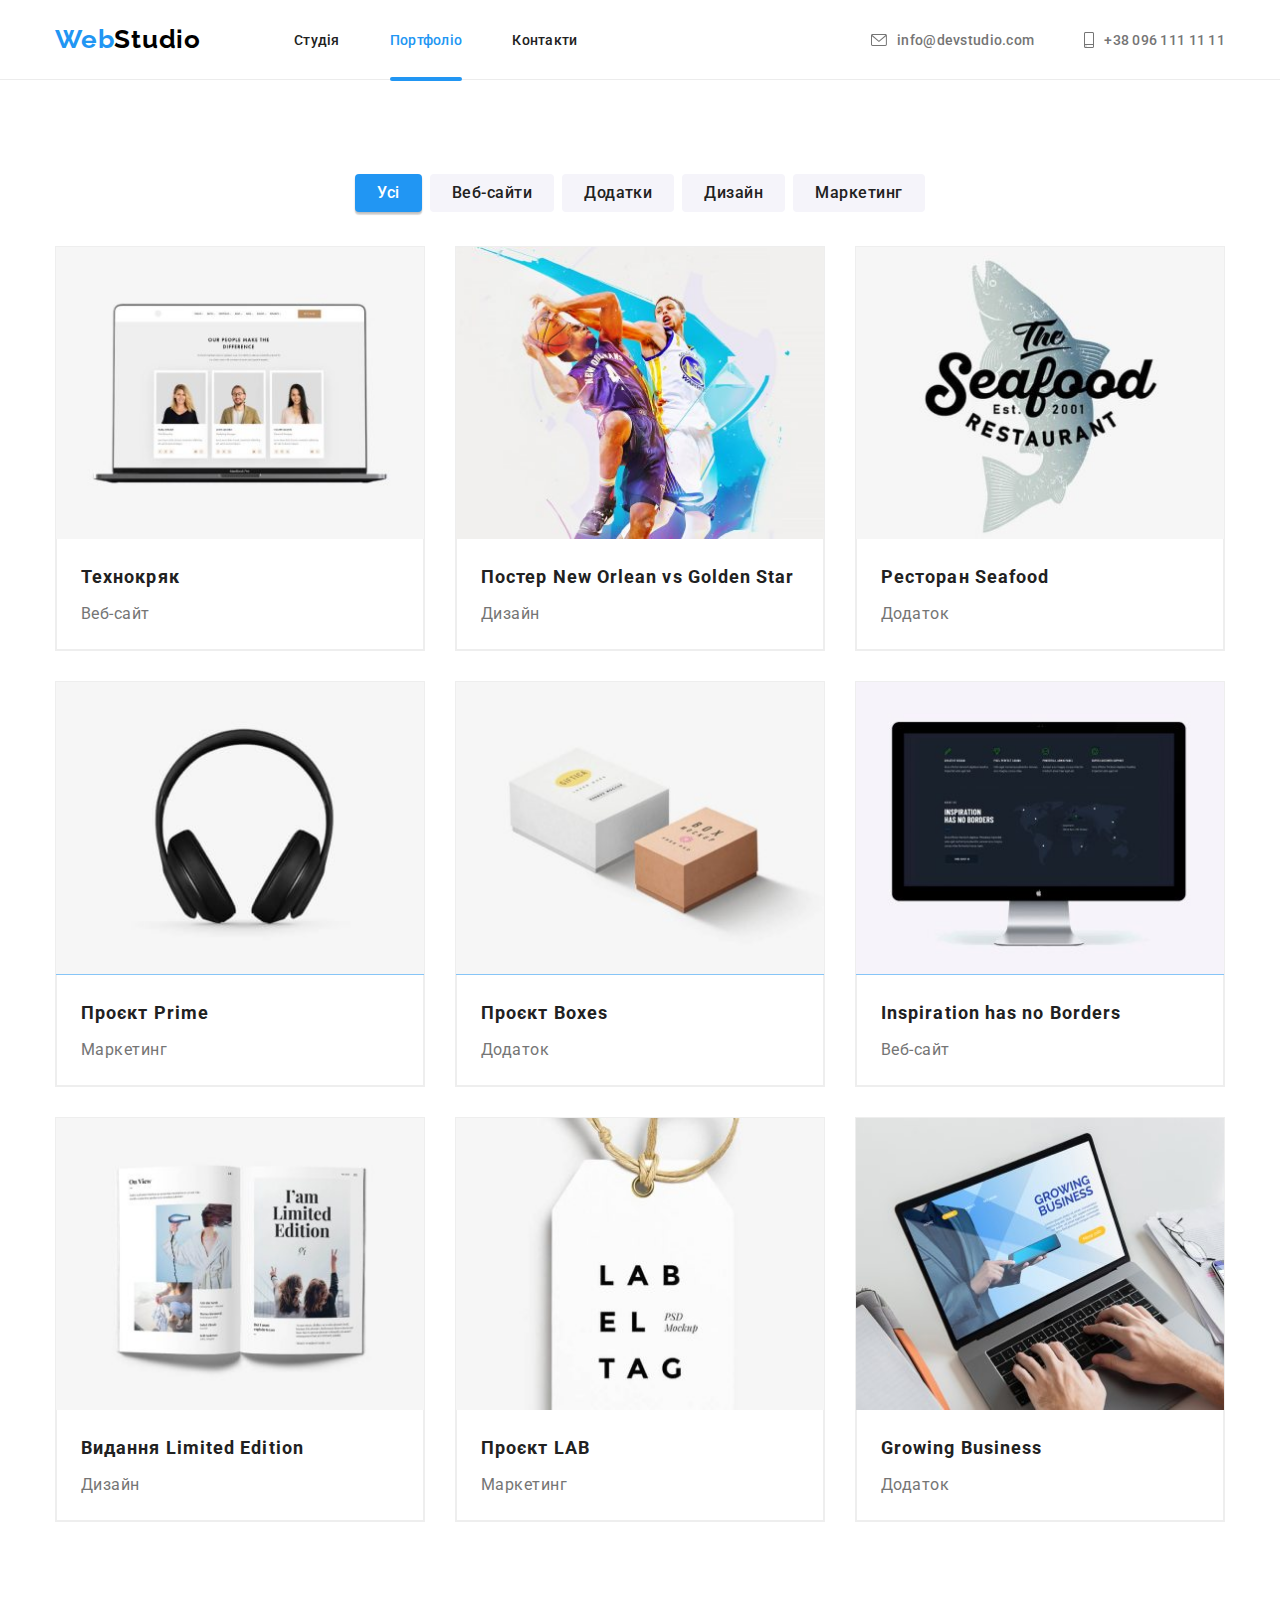
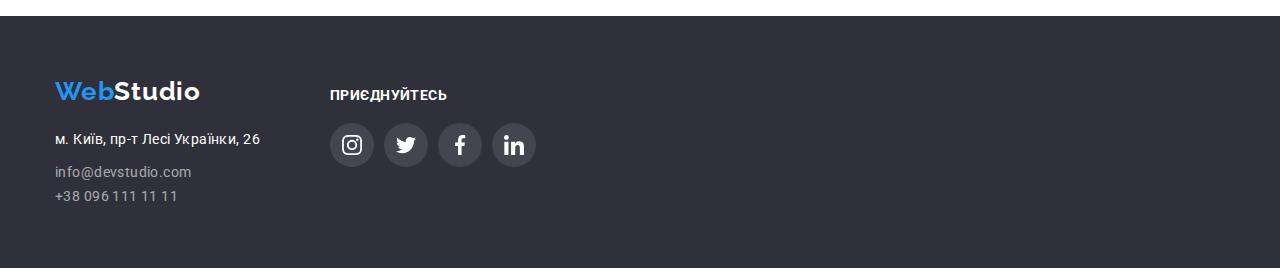
==== portfolio.html @ 02682fc6 "addFiles" ====
<!DOCTYPE html>
<html lang="uk">
  <head>
    <meta charset="UTF-8" />
    <meta http-equiv="X-UA-Compatible" content="IE=edge" />
    <meta name="viewport" content="width=device-width, initial-scale=1.0" />
    <title>Портфоліо</title>
    <link rel="preconnect" href="https://fonts.googleapis.com" />
    <link rel="preconnect" href="https://fonts.gstatic.com" crossorigin />
    <link
      href="https://fonts.googleapis.com/css2?family=Raleway:wght@700&family=Roboto:wght@400;500;700;900&display=swap"
      rel="stylesheet"
    />
    <link
      rel="stylesheet"
      href="https://cdnjs.cloudflare.com/ajax/libs/modern-normalize/1.1.0/modern-normalize.min.css"
    />
    <link rel="stylesheet" href="css/styles.css" />
  </head>
  <body>
    <header class="header">
      <div class="container header-container">
        <a href="" class="logo">Web<span class="logo-web">Studio</span></a>
        <nav class="nav">
          <ul class="list list-nav">
            <li class="item-nav"><a href="index.html" class="icon">Студія</a></li>
            <li class="item-nav"><a href="portfolio.html" class="icon-port current">Портфоліо</a></li>
            <li class="item-nav"><a href="" class="icon">Контакти</a></li>
          </ul>
        </nav>
        <ul class="list list-header">
          <li>
            <a href="mailto:info@devstudio.com" class="link">
              <svg class="list-mail" width="16px" height="12px">
                <use href="./images/icons.svg#envelope"></use>
              </svg>
              info@devstudio.com
            </a>
          </li>
          <li>
            <a href="tel:+380961111111" class="link">
              <svg class="list-icon" width="10px" height="16px">
                <use href="./images/icons.svg#smartphone"></use>
              </svg>
              +38 096 111 11 11
            </a>
          </li>
        </ul>
      </div>
    </header>

    <!--Портфоліо-->
    <main class="main">
      <section class="section">
        <div class="container work-section">
          <h1 class="visually-hidden">портфоліо</h1>
          <ul class="list-main">
            <li><button type="button" class="btn btn-aktive">Усі</button></li>
            <li><button type="button" class="btn">Веб-сайти</button></li>
            <li><button type="button" class="btn">Додатки</button></li>
            <li><button type="button" class="btn">Дизайн</button></li>
            <li><button type="button" class="btn">Маркетинг</button></li>
          </ul>
          <ul class="portfolio-list">
            <li class="portfolio-item tekhnokryak">
              <a class="portfolio-link" href="">
                <div class="animation"> 
                <img
                src="./images/imgwebone.jpg"
                alt="технокряк"
                width="370"
                height="294"
                class="img"
                />
                <div class="overlay">                 
                  <p class="overlay-desc">
                  Ресурс пропонує комплексні пропозиції з різним рівнем функціоналу та сервісів. Все це дозволить відвідувачу отримати вичерпні відомості про компанію чи приватну особу.
                  </p>
                </div>
              </div>
              <div class="portfolio-text">
                <h2 class="caption">Технокряк</h2>
                <p class="text-caption">Веб-сайт</p>
              </div>
              </a>
            </li>
            <li class="portfolio-item">
              <a class="portfolio-link" href="">
                <div class="animation"> 
                <img src="./images/imgwebtwo.jpg" alt="постер" width="370" height="294" class="img" />
                <div class="overlay">
                  <p class="overlay-desc">
                  Ресурс пропонує комплексні пропозиції з різним рівнем функціоналу та сервісів. Все це дозволить відвідувачу отримати вичерпні відомості про компанію чи приватну особу.
                  </p>
                </div>
              </div>
              <div class="portfolio-text">
                <h2 class="caption">Постер <span lang="en"> New Orlean vs Golden Star</span></h2>
                <p class="text-caption">Дизайн</p>
              </div>
              </a>
            </li>
            <li class="portfolio-item">
              <a class="portfolio-link" href="">
                <div class="animation"> 
                <img
                src="./images/imgwebthree.jpg"
                alt="ресторан"
                width="370"
                height="294"
                class="img"
                />
                <div class="overlay">
                  <p class="overlay-desc">
                  Ресурс пропонує комплексні пропозиції з різним рівнем функціоналу та сервісів. Все це дозволить відвідувачу отримати вичерпні відомості про компанію чи приватну особу.
                  </p>
                </div>
              </div>
              <div class="portfolio-text">
                <h2 class="caption">Ресторан<span lang="en"> Seafood</span></h2>
                <p class="text-caption">Додаток</p>
              </div>
              </a>
            </li>
            <li class="portfolio-item">
              <a class="portfolio-link" href="">
                <div class="animation">
              <img
                src="./images/imgwebfour.jpg"
                alt="наушники"
                width="370"
                height="294"
                class="img"
              />
              <div class="overlay">
                <p class="overlay-desc">
                  Ресурс пропонує комплексні пропозиції з різним рівнем функціоналу та сервісів. Все це дозволить відвідувачу отримати вичерпні відомості про компанію чи приватну особу.
                </p>
              </div>
              </div>
              <div class="portfolio-text">
                <h2 class="caption">Проєкт<span lang="en"> Prime</span></h2>
                <p class="text-caption">Маркетинг</p>
              </div>
              </a>
            </li>
            <li class="portfolio-item">
              <a class="portfolio-link" href="">
                <div class="animation"> 
              <img src="./images/imgwebfive.jpg" alt="бокс" width="370" height="294" class="img" />
              <div class="overlay">
                <p class="overlay-desc">
                  Ресурс пропонує комплексні пропозиції з різним рівнем функціоналу та сервісів. Все це дозволить відвідувачу отримати вичерпні відомості про компанію чи приватну особу.
                </p>
              </div>
              </div>
              <div class="portfolio-text">
                <h2 class="caption">Проєкт<span lang="en"> Boxes</span></h2>
                <p class="text-caption">Додаток</p>
              </div>
              </a>
            </li>
            <li class="portfolio-item">
              <a class="portfolio-link" href="">
                <div class="animation"> 
              <img
                src="./images/imgwebsix.jpg"
                alt="монітор"
                width="370"
                height="294"
                class="img"
              />
              <div class="overlay">
                <p class="overlay-desc">
                  Ресурс пропонує комплексні пропозиції з різним рівнем функціоналу та сервісів. Все це дозволить відвідувачу отримати вичерпні відомості про компанію чи приватну особу.
                </p>
              </div>
              </div>
              <div class="portfolio-text">
                <h2 class="caption"><span lang="en">Inspiration has no Borders</span></h2>
                <p class="text-caption">Веб-сайт</p>
              </div>
              </a>
            </li>
            <li class="portfolio-item">
              <a class="portfolio-link" href="">
                <div class="animation"> 
              <img
                src="./images/imgwebseven.jpg"
                alt="видання"
                width="370"
                height="294"
                class="img"
              />
              <div class="overlay">
                <p class="overlay-desc">
                  Ресурс пропонує комплексні пропозиції з різним рівнем функціоналу та сервісів. Все це дозволить відвідувачу отримати вичерпні відомості про компанію чи приватну особу.
                </p>
              </div>
              </div>
              <div class="portfolio-text">
                <h2 class="caption">Видання <span lang="en"> Limited Edition</span></h2>
                <p class="text-caption">Дизайн</p>
              </div>
              </a>
            </li>
            <li class="portfolio-item">
              <a class="portfolio-link" href="">
                <div class="animation"> 
              <img
                src="./images/imgwebeight.jpg"
                alt="проєкт"
                width="370"
                height="294"
                class="img"
              />
              <div class="overlay">
                <p class="overlay-desc">
                  Ресурс пропонує комплексні пропозиції з різним рівнем функціоналу та сервісів. Все це дозволить відвідувачу отримати вичерпні відомості про компанію чи приватну особу.
                </p>
              </div>
              </div>
              <div class="portfolio-text">
                <h2 class="caption">Проєкт<span lang="en"> LAB</span></h2>
                <p class="text-caption">Маркетинг</p>
              </div>
              </a>
            </li>
            <li class="portfolio-item">
              <a class="portfolio-link" href="">
                <div class="animation"> 
              <img
                src="./images/imgwebnine.jpg"
                alt="Додаток"
                width="370"
                height="294"
                class="img"
              />
              <div class="overlay">
                <p class="overlay-desc">
                  Ресурс пропонує комплексні пропозиції з різним рівнем функціоналу та сервісів. Все це дозволить відвідувачу отримати вичерпні відомості про компанію чи приватну особу.
                </p>
              </div>
              </div>
              <div class="portfolio-text">
                <h2 class="caption"><span lang="en">Growing Business</span></h2>
                <p class="text-caption">Додаток</p>
              </div>
              </a>
            </li>
          </ul>
        </div>
      </section>
    </main>

 <footer class="footer">
      <!--Підвал-->
      <div class="container container-footer">
        <div class="container-contacts"> 
        <a href="" class="loggo">Web<span class="logo-footer">Studio</span></a>
        <address class="adres">
          <p class="city">м. Київ, пр-т Лесі Українки, 26</p>
          <ul class="list list-city">
            <li><a href="mailto:info@devstudio.com" class="link-footer">info@devstudio.com</a></li>
            <li><a href="tel:+380961111111" class="link-tel-footer">+38 096 111 11 11</a></li>
          </ul>
        </address>
        </div>
       <div class="container-social">
        <h3 class="footer-title">приєднуйтесь</h3>
        <ul class="social">
          <li>
            <a class="social-link-footer" href="https://www.instagram.com/">
              <svg class="social-icon" width="20px" height="20px">
                <use href="./images/icons.svg#instagram"></use>
              </svg>
            </a>
          </li>
          <li>
            <a class="social-link-footer" href="https://twitter.com/">
              <svg class="social-icon" width="20px" height="20px">
                <use href="./images/icons.svg#twitter"></use>
              </svg>
            </a>
          </li>
          <li>
            <a class="social-link-footer" href="https://www.facebook.com/">
              <svg class="social-icon" width="20px" height="20px">
                <use href="./images/icons.svg#facebook"></use>
              </svg>
            </a>
          </li>
          <li>
            <a class="social-link-footer" href="https://www.linkedin.com/">
              <svg class="social-icon" width="20px" height="20px">
                <use href="./images/icons.svg#linkedin"></use>
              </svg>
            </a>
          </li>
        </ul>        
       </div>
      </div>
    </footer>
  </body>
</html>
---- css/styles.css ----
*,
*::before,
*::after {
  box-sizing: border-box;
}

:root {
  /*Fonts*/
  --main-font: Roboto, sans-serif;
  --header-color: #f5f5f5;
  --main-color: #2f303a;
  --button-color: #f5f4fa;
  --container-color: #eeeeee;
  /*Text colors*/
  --main-txt-сl: #000000;
  --logo-text: #2196f3;
  --icon-text: #212121;
  --link-text: #757575;
  --color-text: #ffffff;
  --media-text: #afb1b8;
}

body {
  font-family: var(--main-font);
  color: var(--main-txt-сl);
  /* outline: 2px solid red; */
}

/*header*/

.header {
  color: var(--header-color);
  display: flex;
  /*margin-left: auto;*/
  border-bottom: 1px solid #ececec;
  height: 80px;
  /*padding-top: 24px;
  padding-bottom: 24px;*/
}

.container {
  width: 1200px;
  padding-left: 15px;
  padding-right: 15px;
  margin: 0 auto;
  /* outline: 2px solid red; */
}

.header-container {
  display: flex;
  align-items: center;
}

.header > .nav {
  height: 80px;
  display: flex;
  align-items: center;
}

.header > .list {
  display: flex;
  align-items: center;
}

.logo {
  font-family: Raleway;
  font-weight: 700;
  font-size: 26px;
  line-height: calc(31 / 26);
  letter-spacing: 0.03em;
  color: var(--logo-text);
  margin-right: 93px;
}

.logo-web {
  font-family: Raleway;
  font-weight: 700;
  font-size: 26px;
  line-height: calc(31 / 26);
  letter-spacing: 0.03em;
  color: var(--main-txt-сl);
}

a {
  text-decoration: none;
}

.list-main {
  display: flex;
  justify-content: center;
  margin-top: 0;
  margin-bottom: 34px;
  padding: 0;
  gap: 8px;
}

.list {
  display: flex;
  /*gap: 30px;*/
  /*margin-top: 32px;
  margin-bottom: 32px;
  margin-right: -30px;
  /* margin-left: auto; */
  /*padding: 0;*/
}

.portfolio-list {
  display: flex;
  flex-wrap: wrap;
  margin: 0;
  padding: 0;
  gap: 30px 30px;
}

.portfolio-item {
  width: 370px;
  background: var(--color-text);
  border: 1px solid var(--container-color);
}

 

.animation {
  position: relative;
  overflow: hidden;
}

.overlay {
  position: absolute;
  top: 0;
  left: 0;
  transform: translate(100%);
  width: 100%;
  height: 100%;
  display: flex;
  align-items: center;
  justify-content: center;
  background: rgba(33, 150, 243, 0.9);
  backdrop-filter: blur(4px);
  transform: translateY(100%);
  padding: 63px 24px;
  transition: transform 250ms cubic-bezier(0.4, 0, 0.2, 1);
}

.overlay-desc {
  font-size: 18px;
  line-height: calc(28 / 18);
  letter-spacing: 0.03em;
  color: var(--color-text);
}

.portfolio-link{
  display: block;
  transition: box-shadow 250ms cubic-bezier(0.4, 0, 0.2, 1);
}
.portfolio-link:hover{
  box-shadow: 0px 1px 1px rgba(0, 0, 0, 0.12), 0px 4px 4px rgba(0, 0, 0, 0.06), 1px 4px 6px rgba(0, 0, 0, 0.16);
}

.portfolio-link:hover .overlay,.portfolio-link:focus .overlay  {
  transform: translate(0);
}


.portfolio-text {
  padding: 20px 24px;
  border-left: 1px solid #eeeeee;
  border-right: 1px solid #eeeeee;
  border-bottom: 1px solid #eeeeee;
}

.list-nav {
  height: 80px;
  gap: 50px;
  align-items: center;
  display: flex;
}
.item-nav {
  height: 100%;
  align-items: center;
  display: flex;
}

.icon-blue {
  height: 100%;
  display: flex;
  align-items: center;
  font-weight: 500;
  font-size: 14px;
  line-height: calc(16 / 14);
  letter-spacing: 0.02em;
  color: var(--logo-text);
  position: relative;
  /*margin-right: 50px;*/
}

.icon-blue.current::after {
  content: '';
  /*display: inline-block;*/
  display: flex;
  position: absolute;

  left: 0;
  bottom: 0;

  bottom: -1px;
  width: 100%;
  height: 4px;
  border-radius: 2px;
  background-color: var(--logo-text);
}

.icon-port.current::after {
  content: '';
  /*display: inline-block;*/
  display: flex;
  position: absolute;

  left: 0;
  bottom: 0;

  bottom: -1px;
  width: 100%;
  height: 4px;
  border-radius: 2px;
  background-color: var(--logo-text);
}

.icon {
  font-weight: 500;
  font-size: 14px;
  line-height: calc(16 / 14);
  letter-spacing: 0.02em;
  color: var(--icon-text);
  /*margin-right: 50px;*/
  transition: color 250ms cubic-bezier(0.4, 0, 0.2, 1);
}

.icon:hover,
.icon:focus {
  color: var(--logo-text);
}

.icon-contact:hover,
.icon-contact:focus {
  color: var(--logo-text);
}

.icon-port:hover,
.icon-port:focus {
  color: var(--logo-text);
}

.list-header {
  margin-left: auto;
  margin-right: 0;
  gap: 50px;
}

ul {
  list-style: none;
  margin: 0;
  padding: 0;
}

.link:hover,
.link:focus {
  color: var(--logo-text);
  }

.link {
  font-weight: 500;
  font-size: 14px;
  line-height: calc(16 / 14);
  letter-spacing: 0.02em;
  display: flex;
  align-items: center;
  transition: color 250ms cubic-bezier(0.4, 0, 0.2, 1);

  color: var(--link-text);
}

.list-mail,
.list-icon {
  margin-right: 10px;
  fill: currentColor;
}

.icon-port {
  height: 100%;
  display: flex;
  align-items: center;
  font-weight: 500;
  font-size: 14px;
  line-height: calc(16 / 14);
  letter-spacing: 0.02em;
  color: var(--logo-text);
  position: relative;
  /*margin-right: 50px;*/
}

/*main*/

.visually-hidden {
  position: absolute;
  width: 1px;
  height: 1px;
  margin: -1px;
  border: 0;
  padding: 0;

  white-space: nowrap;
  clip-path: inset(100%);
  clip: rect(0 0 0 0);
  overflow: hidden;
}

.section-main {
  background: var(--main-color);
  padding-top: 200px;
  padding-bottom: 200px;
  background-image: linear-gradient(to right, rgba(47, 48, 58, 0.4), rgba(47, 48, 58, 0.4)),
    url(../images/hero.jpg);
  background-repeat: no-repeat;
  background-position: center;
  background-size: cover;
  margin-left: auto;
  margin-right: auto;
  max-width: 1600px;
}

/*h1*/
.title {
  font-weight: 900;
  font-size: 44px;
  line-height: calc(60 / 44);
  text-align: center;
  letter-spacing: 0.06em;
  text-transform: uppercase;
  color: var(--color-text);
  margin: 0;
  margin-bottom: 30px;
}

.button {
  background: var(--logo-text);
  box-shadow: 0px 4px 4px rgba(0, 0, 0, 0.15);
  border-radius: 4px;
  cursor: pointer;
  font-family: inherit;
  font-weight: 700;
  font-size: 16px;
  line-height: calc(30 / 16);
  letter-spacing: 0.06em;
  color: var(--color-text);
  min-width: 216px;
  min-height: 50px;
  text-align: center;
  align-items: center;
  justify-content: center;
  display: flex;
  margin: auto;
}

.section {
  padding-top: 94px;
  padding-bottom: 94px;
}

.work-section {
  display: block;
  /* flex-direction: column;
  justify-content: center; */
}
/*h2*/

.list-specialty {
  gap: 30px;
}

.specialty-item {
  width: 270px;
}

.pic {
  background-color: var(--button-color);
  height: 120px;
  display: flex;
  align-items: center;
  justify-content: center;
  margin-bottom: 30px;
  border-radius: 4px;
}

.subject {
  font-weight: 700;
  font-size: 14px;
  line-height: calc(16 / 14);
  letter-spacing: 0.03em;
  text-transform: uppercase;
  color: var(--icon-text);
  margin: 0;
  margin-bottom: 10px;
}

.text {
  font-size: 14px;
  line-height: calc(24 / 14);
  letter-spacing: 0.03em;
  color: var(--link-text);
  margin: 0;
}

.list-dignity {
  display: flex;
  gap: 30px;
  padding: 0;
  margin: 0;
}

.list-item{
position: relative;
}

.headline{
  position: absolute;
  display: flex;
  align-items: center;
  justify-content: center;
  bottom: 0;
  left: 0;
  width: 370px;
  height: 70px;
  background: rgba(47, 48, 58, 0.8);
}

.list-headline{
  font-weight: 700;
  font-size: 14px;
  line-height: calc(16/14);
  text-align: center;
  letter-spacing: 0.03em;
  text-transform: uppercase;
  color: var(--color-text);
}

.section-summary {
  padding-bottom: 94px;
}

.title-section {
  font-weight: 700;
  font-size: 36px;
  line-height: calc(42 / 36);
  text-align: center;
  letter-spacing: 0.03em;
  color: var(--icon-text);
  margin-bottom: 50px;
  margin-top: 0px;
}

.img {
  display: block;
  max-width: 100%;
  height: auto;
}

.section-comands {
  background: var(--button-color);
  margin-top: 0px;
  padding-top: 94px;
  padding-bottom: 94px;
  /* outline: 2px solid red; */
}

.list-link {
  gap: 30px;
}

.comand-item {
  background: var(--color-text);
  box-shadow: 0px 1px 3px rgba(0, 0, 0, 0.12), 0px 1px 1px rgba(0, 0, 0, 0.14),
    0px 2px 1px rgba(0, 0, 0, 0.2);
  border-radius: 0px 0px 4px 4px;
}

.dignity {
  padding-top: 30px;
  padding-bottom: 30px;
}

.img-list {
  display: block;
  height: auto;
}

/*h3*/

.title-list {
  font-weight: 500;
  font-size: 16px;
  line-height: calc(19 / 16);
  text-align: center;
  letter-spacing: 0.03em;
  color: var(--icon-text);
  margin: 0;
  margin-bottom: 10px;
}

.text-list {
  line-height: calc(19 / 16);
  text-align: center;
  letter-spacing: 0.03em;
  color: var(--link-text);
  margin: 0;
  margin-bottom: 16px;
}

.social {
  display: flex;
  align-items: center;
  justify-content: center;
  gap: 10px;
}

.social-link {
  display: flex;
  align-items: center;
  justify-content: center;
  width: 44px;
  height: 44px;
  border: none;
  border-radius: 50%;
  color: var(--media-text);
  transition: color 250ms cubic-bezier(0.4, 0, 0.2, 1), background-color 250ms cubic-bezier(0.4, 0, 0.2, 1);
}

.social-link:hover,
.social-link:focus {
  background-color: var(--logo-text);
  color: var(--color-text);
  }

.social-icon {
  fill: currentColor;
}

.section-client {
  padding-top: 59px;
  padding-bottom: 94px;
}

.client {
  display: flex;
  align-items: center;
  justify-content: center;
  gap: 30px;
}

.client-link {
  width: 170px;
  height: 92px;
}

.client-item:hover,
.client-item:focus {
  border: 1px solid var(--logo-text);
  color: var(--logo-text);
  }

.client-item {
  color: inherit;
  display: flex;
  align-items: center;
  justify-content: center;
  color: var(--media-text);
  border: 1px solid var(--media-text);
  border-radius: 4px;
  width: 100%;
  height: 100%;
  transition: color 250ms cubic-bezier(0.4, 0, 0.2, 1), border 250ms cubic-bezier(0.4, 0, 0.2, 1);

}

.client-icon {
  fill: currentColor;
}

.list-main {
  gap: 8px;
}

.btn {
  background: var(--button-color);
  border-radius: 4px;
  font-family: inherit;
  font-weight: 500;
  font-size: 16px;
  line-height: calc(26 / 16);
  padding: 6px 22px;
  text-align: center;
  letter-spacing: 0.03em;
  color: var(--icon-text);
  cursor: pointer;
  border: none;
  transition: background-color 250ms cubic-bezier(0.4, 0, 0.2, 1)
 , color 250ms cubic-bezier(0.4, 0, 0.2, 1),
 box-shadow 250ms cubic-bezier(0.4, 0, 0.2, 1);
}
.btn:hover,
.btn:focus{
  background-color: var(--logo-text);
  box-shadow: 0px 3px 1px rgba(0, 0, 0, 0.1), 0px 1px 2px rgba(0, 0, 0, 0.08),
    0px 2px 2px rgba(0, 0, 0, 0.12);

  color: var(--color-text);
}

.btn-aktive {
  background: var(--logo-text);
  box-shadow: 0px 3px 1px rgba(0, 0, 0, 0.1), 0px 1px 2px rgba(0, 0, 0, 0.08),
    0px 2px 2px rgba(0, 0, 0, 0.12);

  color: var(--color-text);
}

.caption {
  font-weight: 700;
  font-size: 18px;
  line-height: calc(36 / 18);
  letter-spacing: 0.06em;
  margin: 0 0 4px;
  color: var(--icon-text);
}

.text-caption {
  font-weight: 400;
  font-size: 16px;
  line-height: calc(30 / 16);
  letter-spacing: 0.03em;
  color: var(--link-text);
  margin: 0;
}

/*footer*/

.footer {
  padding: 60px 0;
  background: var(--main-color);
}

.container-footer {
  display: flex;
  gap: 70px;
  align-items: baseline;
}

.loggo {
  font-family: Raleway;
  font-weight: 700;
  font-size: 26px;
  line-height: calc(31 / 26);
  letter-spacing: 0.03em;
  color: var(--logo-text);
}

.logo-footer {
  font-family: Raleway;
  font-weight: 700;
  font-size: 26px;
  line-height: calc(31 / 26);
  letter-spacing: 0.03em;
  color: var(--color-text);
}

.adres {
  font-size: 14px;
  line-height: calc(24 / 14);
  letter-spacing: 0.03em;
  color: var(--color-text);
  font-style: normal;

  margin-top: 20px;
}

.city {
  font-size: 14px;
  line-height: calc(24 / 14);
  letter-spacing: 0.03em;
  color: var(--color-text);
  margin: 0;
  margin-bottom: 9px;
}

.list-city {
  display: block;
  margin: 0px;
  padding: 0px;
}

.link-footer {
  font-size: 14px;
  line-height: calc(24 / 14);
  letter-spacing: 0.03em;
  color: rgba(255, 255, 255, 0.6);
  font-style: normal;
  margin: 0;
  margin-bottom: 9px;
}

.link-tel-footer {
  font-size: 14px;
  line-height: calc(24 / 14);
  letter-spacing: 0.03em;
  color: rgba(255, 255, 255, 0.6);
  font-style: normal;
}

.footer-title {
  margin-bottom: 20px;
  font-weight: 700;
  font-size: 14px;
  line-height: calc(16 / 14);
  letter-spacing: 0.03em;
  text-transform: uppercase;
  color: var(--color-text);
  margin-top: 0px;
}

.social-link-footer {
  display: flex;
  align-items: center;
  justify-content: center;
  width: 44px;
  height: 44px;
  border-radius: 50%;
  background: rgba(255, 255, 255, 0.1);
  color: var(--color-text);
  transition: background-color 250ms cubic-bezier(0.4, 0, 0.2, 1);
}

.social-link-footer:hover,
.social-link-footer:focus {
  
  background-color:  var(--logo-text);

}

.backdrop {
  position: fixed;
  top: 0;
  left: 0;
  width: 100%;
  height: 1024px;
  z-index: 1000;
  transition: opacity 1400ms linear, visibility 1400ms linear;
}

.backdrop.is-hidden {
  opacity: 0;
  pointer-events: none;
  visibility: hidden;
}

.modal {
  position: absolute;
  top: 50%;
  left: 50%;
  transform: translate(-50%, -50%);
  width: 528px;
  height: 581px;
  background-color: var(--color-text);
  box-shadow: 0px 1px 3px rgba(0, 0, 0, 0.12), 0px 1px 1px rgba(0, 0, 0, 0.14),
    0px 2px 1px rgba(0, 0, 0, 0.2);
  border-radius: 4px;
}
.modal-btn {
  width: 30px;
  height: 30px;
  background-color: var(--color-text);
  border: 1px solid rgba(0, 0, 0, 0.1);
  box-sizing: border-box;
  border-radius: 50%;
  position: absolute;
  top: 8px;
  right: 8px;
  display: flex;
  align-items: center;
  justify-content: center;
  fill: #000000;

  outline: none;
}
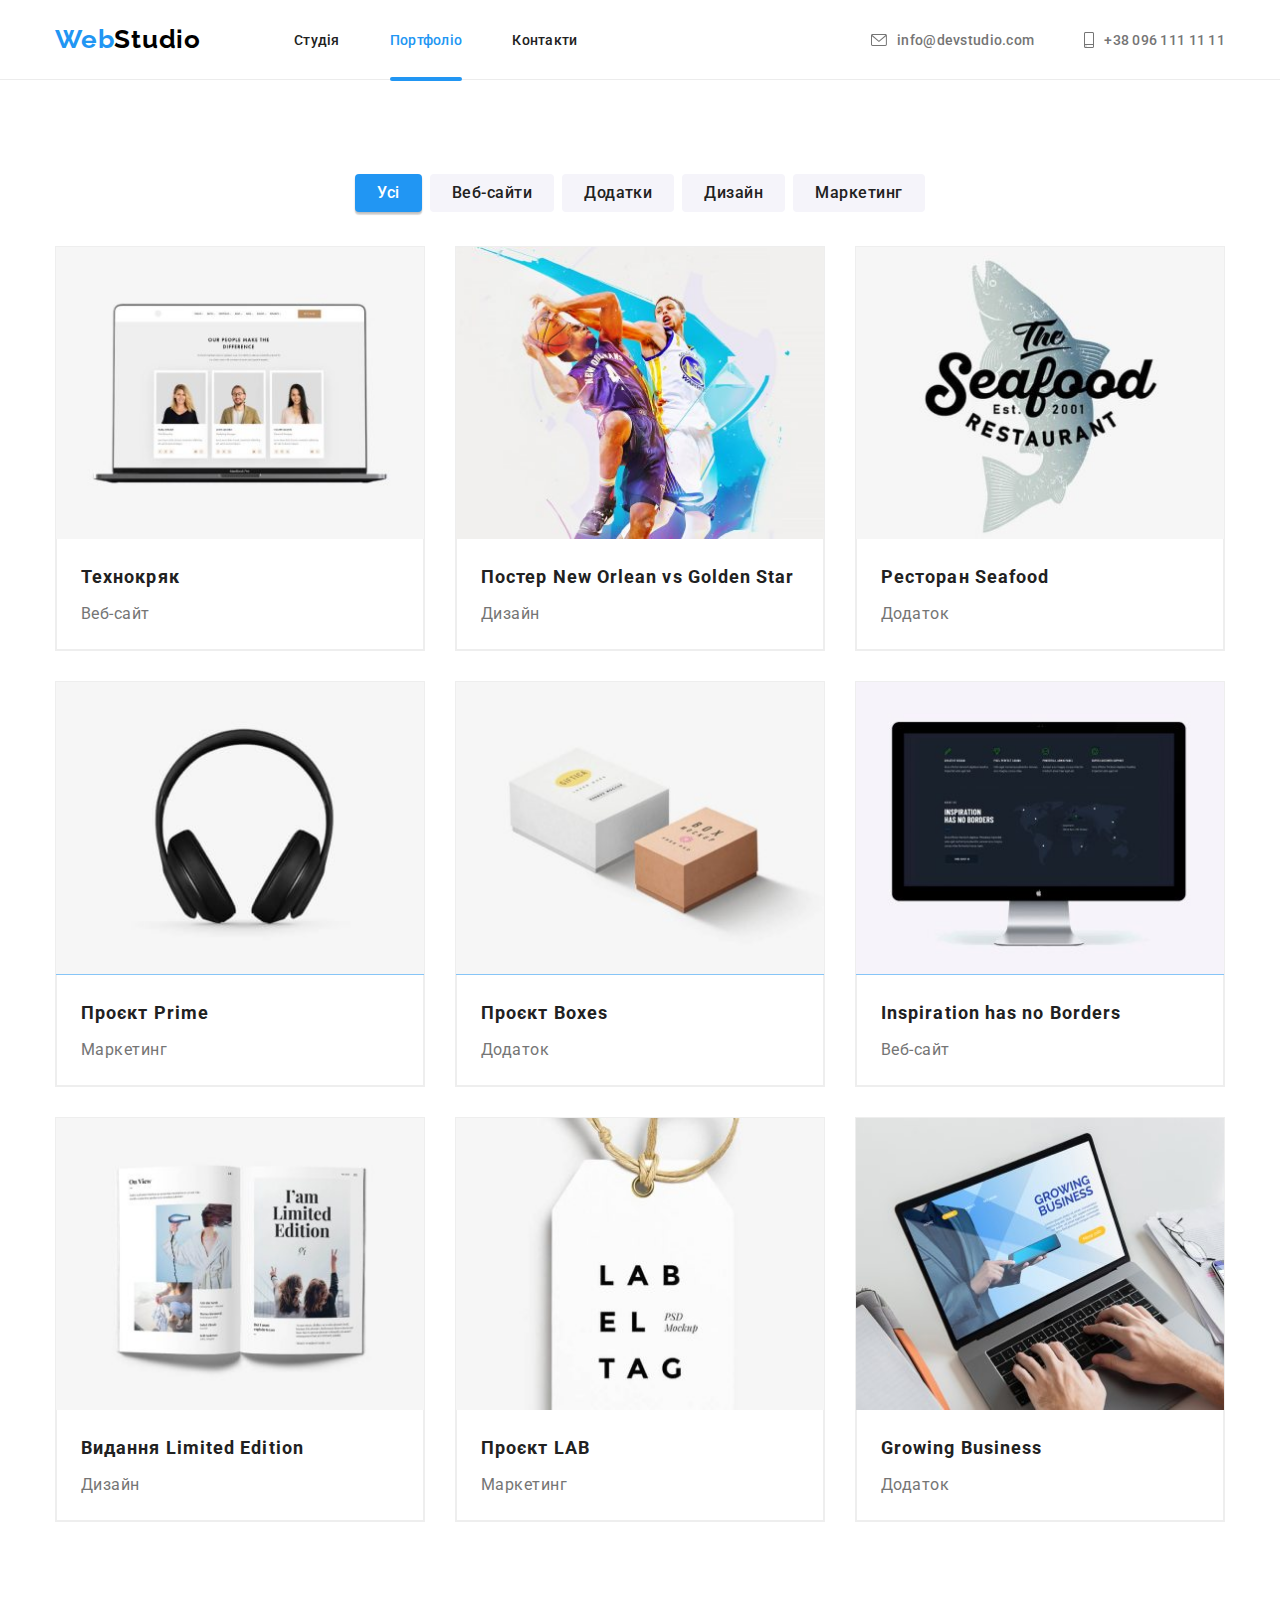
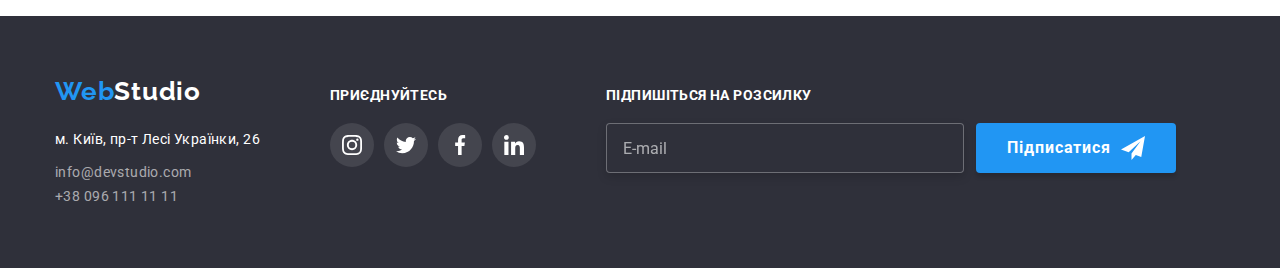
==== commit afdd105d: "Подписка на рассылку" ====
--- a/portfolio.html
+++ b/portfolio.html
@@ -299,6 +299,26 @@
           </li>
         </ul>        
        </div>
+              <!--Підпишиться на розсилку-->
+        <div class="container-mail">
+          <h3 class="footer-title">Підпишіться на розсилку</h3>
+          <form class="form" action="">
+            <label class="label-mail">
+              <input
+                class="label-mail-input"
+                type="email"
+                name="email-input"
+                placeholder="E-mail"
+              />
+            </label>
+            <button class="mail-btn" type="submit">
+              Підписатися
+              <svg class="mail-btn-icons" width="24" height="24">
+                <use href="./images/icons.svg#icon-send"></use>
+              </svg>
+            </button>
+          </form>
+        </div>
       </div>
     </footer>
   </body>
--- a/css/styles.css
+++ b/css/styles.css
@@ -118,8 +118,6 @@
   border: 1px solid var(--container-color);
 }
 
- 
-
 .animation {
   position: relative;
   overflow: hidden;
@@ -149,18 +147,19 @@
   color: var(--color-text);
 }
 
-.portfolio-link{
+.portfolio-link {
   display: block;
   transition: box-shadow 250ms cubic-bezier(0.4, 0, 0.2, 1);
 }
-.portfolio-link:hover{
-  box-shadow: 0px 1px 1px rgba(0, 0, 0, 0.12), 0px 4px 4px rgba(0, 0, 0, 0.06), 1px 4px 6px rgba(0, 0, 0, 0.16);
-}
-
-.portfolio-link:hover .overlay,.portfolio-link:focus .overlay  {
+.portfolio-link:hover {
+  box-shadow: 0px 1px 1px rgba(0, 0, 0, 0.12), 0px 4px 4px rgba(0, 0, 0, 0.06),
+    1px 4px 6px rgba(0, 0, 0, 0.16);
+}
+
+.portfolio-link:hover .overlay,
+.portfolio-link:focus .overlay {
   transform: translate(0);
 }
-
 
 .portfolio-text {
   padding: 20px 24px;
@@ -266,7 +265,7 @@
 .link:hover,
 .link:focus {
   color: var(--logo-text);
-  }
+}
 
 .link {
   font-weight: 500;
@@ -418,11 +417,11 @@
   margin: 0;
 }
 
-.list-item{
-position: relative;
-}
-
-.headline{
+.list-item {
+  position: relative;
+}
+
+.headline {
   position: absolute;
   display: flex;
   align-items: center;
@@ -434,10 +433,10 @@
   background: rgba(47, 48, 58, 0.8);
 }
 
-.list-headline{
-  font-weight: 700;
-  font-size: 14px;
-  line-height: calc(16/14);
+.list-headline {
+  font-weight: 700;
+  font-size: 14px;
+  line-height: calc(16 / 14);
   text-align: center;
   letter-spacing: 0.03em;
   text-transform: uppercase;
@@ -532,14 +531,15 @@
   border: none;
   border-radius: 50%;
   color: var(--media-text);
-  transition: color 250ms cubic-bezier(0.4, 0, 0.2, 1), background-color 250ms cubic-bezier(0.4, 0, 0.2, 1);
+  transition: color 250ms cubic-bezier(0.4, 0, 0.2, 1),
+    background-color 250ms cubic-bezier(0.4, 0, 0.2, 1);
 }
 
 .social-link:hover,
 .social-link:focus {
   background-color: var(--logo-text);
   color: var(--color-text);
-  }
+}
 
 .social-icon {
   fill: currentColor;
@@ -566,7 +566,7 @@
 .client-item:focus {
   border: 1px solid var(--logo-text);
   color: var(--logo-text);
-  }
+}
 
 .client-item {
   color: inherit;
@@ -579,7 +579,6 @@
   width: 100%;
   height: 100%;
   transition: color 250ms cubic-bezier(0.4, 0, 0.2, 1), border 250ms cubic-bezier(0.4, 0, 0.2, 1);
-
 }
 
 .client-icon {
@@ -603,12 +602,11 @@
   color: var(--icon-text);
   cursor: pointer;
   border: none;
-  transition: background-color 250ms cubic-bezier(0.4, 0, 0.2, 1)
- , color 250ms cubic-bezier(0.4, 0, 0.2, 1),
- box-shadow 250ms cubic-bezier(0.4, 0, 0.2, 1);
+  transition: background-color 250ms cubic-bezier(0.4, 0, 0.2, 1),
+    color 250ms cubic-bezier(0.4, 0, 0.2, 1), box-shadow 250ms cubic-bezier(0.4, 0, 0.2, 1);
 }
 .btn:hover,
-.btn:focus{
+.btn:focus {
   background-color: var(--logo-text);
   box-shadow: 0px 3px 1px rgba(0, 0, 0, 0.1), 0px 1px 2px rgba(0, 0, 0, 0.08),
     0px 2px 2px rgba(0, 0, 0, 0.12);
@@ -741,9 +739,62 @@
 
 .social-link-footer:hover,
 .social-link-footer:focus {
-  
-  background-color:  var(--logo-text);
-
+  background-color: var(--logo-text);
+}
+
+.form {
+  display: flex;
+  gap: 12px;
+}
+
+.label-mail-input {
+  width: 358px;
+  height: 50px;
+  border: 1px solid rgba(255, 255, 255, 0.3);
+  filter: drop-shadow(0px 4px 4px rgba(0, 0, 0, 0.15));
+  border-radius: 4px;
+  align-items: center;
+  background-color: var(--main-color);
+  font-size: 16px;
+  padding: 15px 16px;
+  color: rgba(255, 255, 255, 0.6);
+  transition: border 250ms cubic-bezier(0.4, 0, 0.2, 1);
+}
+
+.label-mail-input:hover,
+.label-mail-input:focus {
+  border: 1px solid var(--logo-text);
+}
+
+.label-mail-input::placeholder {
+  color: rgba(255, 255, 255, 0.6);
+  font-size: 16px;
+}
+
+.mail-btn {
+  width: 200px;
+  height: 50px;
+  font-weight: 700;
+  font-size: 16px;
+  line-height: calc(30 / 16);
+  display: flex;
+  align-items: center;
+  justify-content: center;
+  text-align: center;
+  letter-spacing: 0.06em;
+  color: var(--color-text);
+  border-color: transparent;
+  cursor: pointer;
+  padding-top: 10px;
+  padding-bottom: 10px;
+  background: var(--logo-text);
+  box-shadow: 0px 4px 4px rgba(0, 0, 0, 0.15);
+  border-radius: 4px;
+  gap: 10px;
+}
+
+.mail-btn-icons {
+  fill: currentColor;
 }
 
 .backdrop {
@@ -791,5 +842,3 @@
 
   outline: none;
 }
-
- 
